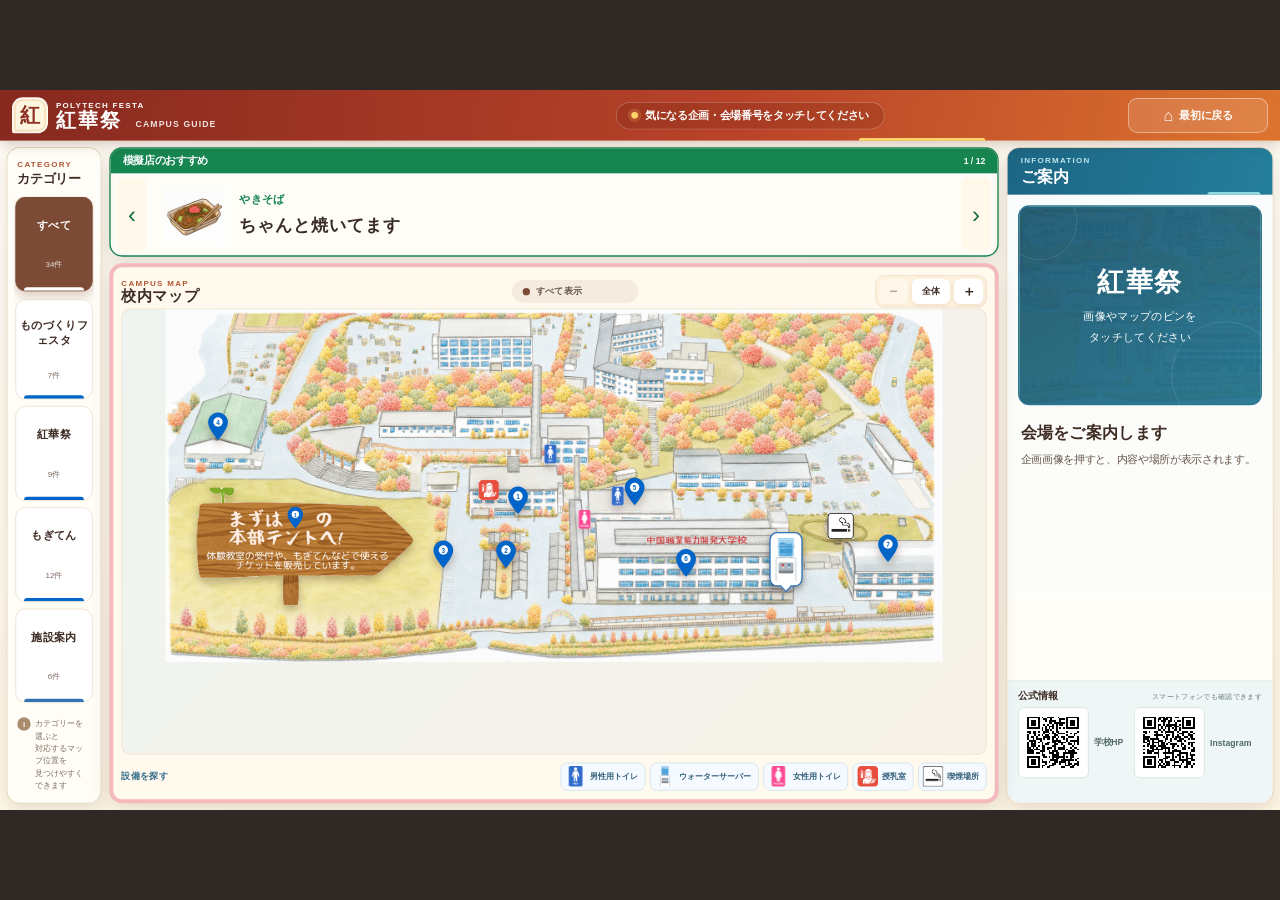
==== docs/index.html @ 85aa1796 "紅華祭 案内マップ（家塚案）初回登録（GitHub Pages公開用 docs を含む） Co-authored-by: Cursor <cursoragent@cursor.com>" ====
<!DOCTYPE html>
<html lang="ja">
<head>
    <meta charset="UTF-8">
    <meta name="viewport" content="width=device-width, initial-scale=1, viewport-fit=cover">
    <meta name="theme-color" content="#9b3124">
    <title>紅華祭 キャンパスガイド</title>
    <link rel="stylesheet" href="static/css/viewer.css">
    <link rel="stylesheet" href="static/css/adopted-viewer.css">
    <link rel="stylesheet" href="static/css/common-ver8.css">
    <link rel="stylesheet" href="static/css/viewer-ver8.css">
    <link rel="stylesheet" href="static/css/placement-ver9.css">
    <link rel="stylesheet" href="static/css/features-ver12.css">
    <script defer src="static/js/guide_pin.js"></script>
    <script defer src="static/js/marker_images.js"></script>
    <script defer src="static/js/floor_view.js"></script>
    <script defer src="static/js/viewer.js"></script>
    <script>window.KOUKA_STATIC_BASE="static/images/";window.KOUKA_MARKER_IMAGE_BASE="marker-images/";window.KOUKA_GUIDE_URL="guide.json";</script>
</head>
<body class="layout-plan2" data-layout="plan2">
    <div class="screen-shell" id="screenShell">
        <div class="kiosk-canvas" id="kioskCanvas">
            <header class="topbar">
                <div class="brand">
                    <div class="brand-mark" aria-hidden="true">紅</div>
                    <div>
                        <p id="brandSubtitle">POLYTECH FESTA</p>
                        <h1><span id="brandTitle">紅華祭</span> <small>CAMPUS GUIDE</small></h1>
                    </div>
                </div>
                <div class="top-message"><i aria-hidden="true"></i><span id="instructionText">画面をタッチしてください</span></div>
                <button class="reset-button" id="resetAllButton" type="button"><b aria-hidden="true">⌂</b>最初に戻る</button>
            </header>

            <main class="workspace">
                <nav class="category-nav" aria-label="企画カテゴリー">
                    <p class="side-label">CATEGORY</p>
                    <h2>カテゴリー</h2>
                    <div class="category-buttons" id="categoryButtons"></div>
                    <div class="category-note"><span aria-hidden="true">i</span><p>カテゴリーを選ぶと<br>対応するマップ位置を<br>見つけやすくできます</p></div>
                </nav>

                <aside class="detail-panel" id="detailPanel" aria-labelledby="detailPanelTitle">
                    <header class="detail-panel-header">
                        <p>INFORMATION</p>
                        <h2 id="detailPanelTitle">ご案内</h2>
                    </header>
                    <div class="detail-content" id="detailContent" aria-live="polite">
                        <div class="detail-loading">案内情報を読み込んでいます</div>
                    </div>
                    <footer class="qr-footer" id="qrFooter">
                        <div class="qr-heading"><strong>公式情報</strong><span>スマートフォンでも確認できます</span></div>
                        <div class="qr-list">
                            <figure><img id="schoolQr" alt="学校ホームページのQRコード"><figcaption>学校HP</figcaption></figure>
                            <figure><img id="instagramQr" alt="InstagramのQRコード"><figcaption>Instagram</figcaption></figure>
                        </div>
                    </footer>
                </aside>

                <section class="guide-surface" aria-label="紅華祭会場案内">
                    <section id="catchCopyBand" class="catchcopy-band" hidden aria-label="模擬店のキャッチコピー">
                        <header><strong>模擬店のおすすめ</strong><span id="catchCopyCounter"></span></header>
                        <div class="catchcopy-row"><button id="catchCopyPrevious" type="button" aria-label="前の模擬店">‹</button><button id="catchCopyContent" class="catchcopy-content" type="button"></button><button id="catchCopyNext" type="button" aria-label="次の模擬店">›</button></div>
                    </section>
                    <section id="venueBand" class="event-band venue-band" hidden aria-label="選択したカテゴリーの企画">
                        <header class="band-header"><div class="ribbon"><span id="venueBandTitle"></span></div><p>企画画像をタッチして詳しい案内を見る</p></header>
                        <div id="venueEvents" class="venue-events"></div>
                    </section>
                    <section class="event-band top-band" id="topBand">
                        <header class="band-header"><div class="ribbon"><span id="topBandTitle">ものづくり</span></div><p>画像をタッチすると右側に詳しい案内が表示されます</p></header>
                        <div class="event-icon-grid top-grid" id="topEvents"></div>
                    </section>

                    <section class="map-panel" aria-labelledby="mapTitle">
                        <header class="map-header">
                            <div><p class="section-en">CAMPUS MAP</p><h2 id="mapTitle">校内マップ</h2></div>
                            <div class="filter-status" aria-live="polite"><i id="activeFilterDot"></i><strong id="activeFilterLabel">すべて表示</strong></div>
                            <div class="map-tools" aria-label="マップの拡大縮小">
                                <button id="zoomOutButton" type="button" aria-label="マップを縮小">−</button>
                                <button id="zoomResetButton" class="zoom-reset" type="button">全体</button>
                                <button id="zoomInButton" type="button" aria-label="マップを拡大">＋</button>
                            </div>
                        </header>
                        <div class="map-viewport" id="mapViewport">
                            <div class="map-stage" id="mapStage">
                                <img class="campus-map" id="campusMap" alt="校内マップ" draggable="false">
                                <div class="map-markers" id="mapMarkers" aria-label="マップ上の案内地点"></div>
                                <div class="map-effects" id="mapEffects" aria-hidden="true"></div>
                                <aside id="floorOverlay" class="floor-overlay" hidden aria-label="選択中の企画のフロア図">
                                    <header><strong id="floorOverlayTitle"></strong><span>フロア案内</span></header>
                                    <div id="floorOverlayViewport" class="floor-overlay-viewport"><div id="floorOverlayStage" class="floor-overlay-stage"><img id="floorOverlayImage" alt=""><div id="floorOverlayMarkers" class="floor-overlay-markers"></div></div></div>
                                    <footer class="floor-overlay-tools"><button id="floorOverlayZoomOut" type="button" aria-label="フロア図を縮小">−</button><button id="floorOverlayZoomReset" type="button">全体</button><output id="floorOverlayZoomValue">100%</output><button id="floorOverlayZoomIn" type="button" aria-label="フロア図を拡大">＋</button><button id="openFloorDialog" type="button">大きく開く</button></footer>
                                </aside>
                            </div>
                        </div>
                        <div class="facility-strip"><strong>設備を探す</strong><div id="facilityEvents" class="facility-buttons"></div></div>
                    </section>

                    <div class="lower-bands">
                        <section class="event-band lower-left-band" id="lowerLeftBand">
                            <header class="band-header"><div class="ribbon"><span id="lowerLeftTitle">紅華祭</span></div><p>ステージ・屋外企画</p></header>
                            <div class="event-icon-grid lower-grid" id="lowerLeftEvents"></div>
                        </section>
                        <section class="event-band lower-right-band" id="lowerRightBand">
                            <header class="band-header"><div class="ribbon"><span id="lowerRightTitle">食べもの</span></div><p>模擬店・飲みもの</p></header>
                            <div class="event-icon-grid lower-grid" id="lowerRightEvents"></div>
                        </section>
                    </div>
                </section>
            </main>

            <div class="loading-screen" id="loading" role="status"><div><span class="loading-ring" aria-hidden="true"></span><p>案内マップを準備しています</p></div></div>
            <div class="error-screen" id="errorScreen" hidden><div><span aria-hidden="true">!</span><h2>案内情報を読み込めませんでした</h2><button type="button" onclick="window.location.reload()">再読み込み</button></div></div>
        </div>
    </div>
    <dialog id="floorDialog" class="floor-dialog" aria-labelledby="floorDialogTitle">
        <header><div><h2 id="floorDialogTitle">フロア案内</h2><p>余白をドラッグして移動できます</p></div><button id="closeFloorDialog" type="button" aria-label="フロア案内を閉じる">× 閉じる</button></header>
        <div id="floorDialogViewport" class="floor-dialog-viewport"><div id="floorDialogStage" class="floor-overlay-stage"><img id="floorDialogImage" alt=""><div id="floorDialogMarkers" class="floor-overlay-markers"></div></div></div>
        <footer class="floor-dialog-tools"><button id="floorDialogZoomOut" type="button" aria-label="フロア図を縮小">−</button><button id="floorDialogZoomReset" type="button">全体</button><output id="floorDialogZoomValue">100%</output><button id="floorDialogZoomIn" type="button" aria-label="フロア図を拡大">＋</button></footer>
    </dialog>

    <template id="eventIconTemplate">
        <button class="event-icon" type="button"><span class="event-image-wrap"><span class="event-visual"></span><b class="location-badge"></b></span><strong class="event-title"></strong></button>
    </template>
    <template id="facilityButtonTemplate">
        <button class="facility-button" type="button"><span class="facility-visual"></span><span class="facility-title"></span></button>
    </template>
</body>
</html>
---- docs/static/css/viewer.css ----
:root {
    --ink: #3e2b24;
    --muted: #7d6b61;
    --paper: #fffdf7;
    --cream: #fff5df;
    --line: #e8d8c2;
    --all: #7a4936;
    --festival: #e05a4f;
    --craft: #e50062;
    --food: #168650;
    --facility: #3274b6;
    --shadow: 0 10px 28px rgb(74 42 25 / 14%);
}

* { box-sizing: border-box; }

html,
body {
    width: 100%;
    height: 100%;
}

body {
    display: grid;
    margin: 0;
    overflow: hidden;
    place-items: center;
    color: var(--ink);
    background: #2f2824;
    font-family: "Yu Gothic UI", "Yu Gothic", "Meiryo", sans-serif;
    -webkit-tap-highlight-color: transparent;
}

button { font: inherit; }
button, [role="button"] { touch-action: manipulation; }
button:focus-visible { outline: 4px solid #256fb0; outline-offset: 3px; }

.screen-shell {
    position: relative;
    flex: 0 0 auto;
    overflow: hidden;
}

.kiosk-canvas {
    position: absolute;
    top: 0;
    left: 0;
    width: 1920px;
    height: 1080px;
    overflow: hidden;
    background:
        linear-gradient(rgb(255 253 247 / 72%), rgb(255 248 230 / 72%)),
        var(--ui-background, none) center / cover,
        radial-gradient(circle at 8% 20%, rgb(236 145 55 / 10%) 0 3px, transparent 4px),
        radial-gradient(circle at 90% 75%, rgb(214 74 53 / 8%) 0 3px, transparent 4px),
        linear-gradient(135deg, #fffdf7, #fff5e2);
    transform-origin: top left;
}

.topbar {
    position: relative;
    z-index: 20;
    display: grid;
    grid-template-columns: 540px 1fr 210px;
    align-items: center;
    height: 76px;
    padding: 8px 18px;
    color: #fff;
    background: linear-gradient(100deg, #86291f, #b94329 58%, #dc742e);
    box-shadow: 0 5px 18px rgb(83 36 21 / 24%);
}

.topbar::after {
    position: absolute;
    right: 23%;
    bottom: 0;
    width: 190px;
    height: 4px;
    border-radius: 999px 999px 0 0;
    background: #ffd569;
    content: "";
}

.brand { display: flex; align-items: center; gap: 12px; }

.brand-mark {
    display: grid;
    width: 54px;
    height: 54px;
    place-items: center;
    border: 2px solid rgb(255 255 255 / 72%);
    border-radius: 16px 16px 16px 4px;
    color: #8c2f23;
    background: #fff6df;
    box-shadow: inset 0 0 0 4px rgb(221 116 47 / 15%);
    font-family: "Yu Mincho", serif;
    font-size: 30px;
    font-weight: 900;
}

.brand p,
.section-en,
.side-label,
.detail-panel-header p {
    margin: 0;
    font-size: 12px;
    font-weight: 900;
    letter-spacing: 0.16em;
}

.brand h1 {
    margin: 1px 0 0;
    font-family: "Yu Mincho", "Hiragino Mincho ProN", serif;
    font-size: 30px;
    line-height: 1;
    letter-spacing: 0.09em;
}

.brand h1 small {
    margin-left: 11px;
    font-family: "Yu Gothic UI", sans-serif;
    font-size: 13px;
    letter-spacing: 0.13em;
    opacity: 0.86;
}

#brandTitle { margin: 0; font: inherit; letter-spacing: inherit; opacity: 1; }

.top-message {
    display: flex;
    align-items: center;
    justify-self: center;
    gap: 11px;
    padding: 9px 22px;
    border: 1px solid rgb(255 255 255 / 28%);
    border-radius: 999px;
    background: rgb(91 23 16 / 18%);
    font-size: 16px;
    font-weight: 700;
}

.top-message i {
    display: block;
    flex: 0 0 auto;
    width: 10px;
    height: 10px;
    border-radius: 50%;
    background: #ffd569;
    box-shadow: 0 0 0 5px rgb(255 213 105 / 17%);
}

.reset-button {
    display: flex;
    align-items: center;
    justify-content: center;
    gap: 9px;
    min-height: 52px;
    border: 1px solid rgb(255 255 255 / 58%);
    border-radius: 14px;
    color: #fff;
    background: rgb(255 255 255 / 12%);
    font-size: 16px;
    font-weight: 900;
    cursor: pointer;
}

.reset-button b { font-size: 24px; line-height: 1; }
.reset-button:active { background: rgb(255 255 255 / 23%); transform: translateY(1px); }

.workspace {
    display: grid;
    grid-template-columns: 142px 400px minmax(0, 1fr);
    gap: 12px;
    height: 1004px;
    padding: 10px;
}

.category-nav,
.detail-panel,
.event-band,
.map-panel {
    position: relative;
    border: 1px solid rgb(213 188 154 / 76%);
    border-radius: 19px;
    background: rgb(255 253 247 / 95%);
    box-shadow: var(--shadow);
}

.category-nav {
    display: flex;
    flex-direction: column;
    min-height: 0;
    padding: 17px 10px 12px;
}

.side-label { margin-left: 5px; color: #ae5734; }

.category-nav h2 {
    margin: 2px 5px 14px;
    font-size: 19px;
}

.category-buttons {
    display: grid;
    flex: 1 1 auto;
    gap: 10px;
    min-height: 0;
    padding: 2px;
    overflow-y: auto;
    overscroll-behavior: contain;
}

.category-button {
    position: relative;
    display: grid;
    min-height: 76px;
    padding: 10px 6px;
    place-items: center;
    overflow: hidden;
    border: 1px solid var(--line);
    border-radius: 15px;
    color: var(--ink);
    background: #fff;
    cursor: pointer;
    transition: transform 150ms ease, opacity 150ms ease, box-shadow 150ms ease;
}

.category-button::after {
    position: absolute;
    inset: auto 12px 0;
    height: 5px;
    border-radius: 999px 999px 0 0;
    background: var(--category-color);
    content: "";
}

.category-button strong { font-size: 17px; }
.category-button small { color: var(--muted); font-size: 12px; }

.category-button.active {
    border-color: var(--category-color);
    color: #fff;
    background: var(--category-color);
    box-shadow: 0 8px 17px color-mix(in srgb, var(--category-color) 27%, transparent);
    transform: translateY(-2px);
}

.category-button.active::after { background: #fff; }
.category-button.active small { color: rgb(255 255 255 / 82%); }

.category-note {
    display: flex;
    align-items: flex-start;
    gap: 7px;
    margin-top: 8px;
    padding: 12px 5px 4px;
    color: var(--muted);
    font-size: 12px;
    line-height: 1.55;
}

.category-note span {
    display: grid;
    flex: 0 0 auto;
    width: 20px;
    height: 20px;
    place-items: center;
    border-radius: 50%;
    color: #fff;
    background: #a98b6d;
    font-weight: 900;
}

.category-note p { margin: 0; }

.detail-panel {
    display: grid;
    grid-template-rows: 70px minmax(0, 1fr) 183px;
    min-height: 0;
    overflow: hidden;
}

.detail-panel.is-official-hidden { grid-template-rows: 70px minmax(0, 1fr); }

.detail-panel-header {
    position: relative;
    padding: 12px 20px;
    color: #fff;
    background: linear-gradient(100deg, #1c6684, #247e9b);
}

.detail-panel-header::after {
    position: absolute;
    right: 18px;
    bottom: 0;
    width: 80px;
    height: 4px;
    border-radius: 99px 99px 0 0;
    background: #91d9df;
    content: "";
}

.detail-panel-header p { color: #bce5ea; }
.detail-panel-header h2 { margin: 1px 0 0; font-size: 24px; }

.detail-back-button {
    display: inline-flex;
    min-width: 100px;
    min-height: 44px;
    align-items: center;
    justify-content: center;
    gap: 7px;
    padding: 6px 15px;
    border: 2px solid color-mix(in srgb, var(--category-color) 55%, #fff);
    border-radius: 12px;
    color: var(--category-color);
    background: rgb(255 255 255 / 94%);
    box-shadow: 0 3px 10px rgb(61 36 24 / 14%);
    font: inherit;
    font-size: 16px;
    font-weight: 800;
    cursor: pointer;
    touch-action: manipulation;
}

.detail-back-button:active { transform: translateY(1px); }

.detail-content {
    min-height: 0;
    padding: 16px;
    overflow-y: auto;
    overscroll-behavior: contain;
    scrollbar-color: #b8cfd1 transparent;
    background: linear-gradient(180deg, #f8fcfc, #fffdf7);
}

.detail-loading { padding: 60px 20px; color: var(--muted); text-align: center; }

.detail-welcome {
    display: flex;
    flex-direction: column;
    min-height: 100%;
}

.welcome-visual {
    position: relative;
    display: grid;
    min-height: 300px;
    place-items: center;
    overflow: hidden;
    border: 2px solid #2c7892;
    border-radius: 17px;
    color: #fff;
    background:
        linear-gradient(145deg, rgb(18 80 108 / 90%), rgb(30 113 140 / 92%)),
        url("../images/maps/campus_map.png") center / cover;
    text-align: center;
}

.welcome-visual::before,
.welcome-visual::after {
    position: absolute;
    width: 110px;
    height: 110px;
    border: 1px solid rgb(255 255 255 / 16%);
    border-radius: 50%;
    content: "";
}

.welcome-visual::before { top: -32px; left: -25px; }
.welcome-visual::after { right: -28px; bottom: -38px; width: 160px; height: 160px; }

.welcome-visual div { position: relative; z-index: 1; padding: 28px; }
.welcome-visual b { display: block; margin-bottom: 10px; font-family: "Yu Mincho", serif; font-size: 40px; letter-spacing: 0.08em; }
.welcome-visual span { font-size: 17px; line-height: 1.8; }

.welcome-copy { margin: 25px 4px 0; }
.welcome-copy h3 { margin: 0 0 10px; font-size: 24px; }
.welcome-copy p { margin: 0; color: #66554c; font-size: 16px; line-height: 1.9; }

.category-intro { display: grid; gap: 16px; }
.category-intro-banner { padding: 22px; border-radius: 16px; color: #fff; background: var(--category-color); }
.category-intro-banner small { display: block; margin-bottom: 4px; font-weight: 900; opacity: 0.8; }
.category-intro-banner h3 { margin: 0; font-size: 29px; }
.category-intro p { margin: 0; color: #66554c; font-size: 16px; line-height: 1.8; }
.category-event-heading {
    display: flex;
    align-items: center;
    justify-content: space-between;
    margin-top: 3px;
    color: #5e4c44;
}

.category-event-heading strong { font-size: 16px; }
.category-event-heading span { padding: 4px 9px; border-radius: 999px; color: var(--category-color); background: color-mix(in srgb, var(--category-color) 9%, #fff); font-size: 12px; font-weight: 900; }

.category-event-grid {
    display: grid;
    grid-template-columns: repeat(3, minmax(0, 1fr));
    gap: 8px;
}

.pin-event-groups { display: grid; gap: 12px; }
.pin-event-group { overflow: hidden; border: 1px solid color-mix(in srgb, var(--category-color) 32%, #ddd0c4); border-radius: 14px; background: #fff; }
.pin-event-group > header { display: flex; align-items: center; justify-content: space-between; padding: 8px 11px; color: #fff; background: var(--category-color); }
.pin-event-group > header strong { font-size: 15px; }
.pin-event-group > header span { padding: 2px 7px; border-radius: 999px; background: rgb(255 255 255 / 23%); font-size: 10px; font-weight: 900; }
.pin-event-group .category-event-grid { padding: 8px; }

.category-event-button {
    display: grid;
    grid-template-rows: 80px auto;
    min-width: 0;
    min-height: 116px;
    padding: 6px 5px 8px;
    border: 1px solid var(--line);
    border-radius: 13px;
    color: var(--ink);
    background: #fff;
    cursor: pointer;
    transition: border-color 140ms ease, background 140ms ease, transform 140ms ease;
}

.category-event-button:hover,
.category-event-button:active {
    border-color: var(--category-color);
    background: color-mix(in srgb, var(--category-color) 7%, #fff);
    transform: translateY(-2px);
}

.category-event-visual {
    position: relative;
    display: grid;
    min-width: 0;
    min-height: 0;
    place-items: center;
}

.category-event-visual img { width: 100%; height: 76px; object-fit: contain; }

.category-event-visual b {
    position: absolute;
    top: 0;
    left: 0;
    display: grid;
    min-width: 24px;
    height: 24px;
    padding: 0 4px;
    place-items: center;
    border: 2px solid #fff;
    border-radius: 50%;
    color: #fff;
    background: var(--category-color);
    box-shadow: 0 2px 5px rgb(50 28 18 / 18%);
    font-size: 10px;
}

.category-event-button > strong {
    align-self: center;
    overflow: hidden;
    font-size: 12px;
    line-height: 1.3;
    text-align: center;
    text-overflow: ellipsis;
}

.detail-event {
    display: flex;
    min-height: 100%;
    flex-direction: column;
    gap: 14px;
}

.detail-image {
    display: grid;
    height: 292px;
    padding: 16px;
    place-items: center;
    overflow: hidden;
    border: 2px solid color-mix(in srgb, var(--category-color) 52%, #fff);
    border-radius: 17px;
    background: linear-gradient(145deg, color-mix(in srgb, var(--category-color) 10%, #fff), #fff6e6);
}

.detail-image img {
    width: 82%;
    height: 100%;
    min-height: 0;
    justify-self: center;
    object-fit: contain;
}

.detail-back-row {
    display: flex;
    margin-top: auto;
    padding-top: 18px;
    justify-content: flex-end;
}

.detail-category {
    justify-self: start;
    padding: 7px 12px;
    border-radius: 999px;
    color: #fff;
    background: var(--category-color);
    font-size: 13px;
    font-weight: 900;
}

.detail-event h3 { margin: -3px 0 0; font-family: "Yu Mincho", serif; font-size: 30px; line-height: 1.35; }

.detail-location {
    display: flex;
    align-items: center;
    gap: 10px;
    padding: 11px 12px;
    border-left: 5px solid var(--category-color);
    border-radius: 9px;
    background: #f4ece1;
    font-size: 15px;
    font-weight: 800;
}

.detail-location b {
    display: grid;
    min-width: 31px;
    height: 31px;
    padding: 0 5px;
    place-items: center;
    border-radius: 50%;
    color: #fff;
    background: var(--category-color);
}

.detail-description { margin: 0; color: #625149; font-size: 16px; line-height: 1.9; }

.venue-list {
    display: flex;
    min-height: 100%;
    flex-direction: column;
    gap: 12px;
}
.venue-heading { padding: 18px; border-radius: 14px; color: #fff; background: var(--category-color); }
.venue-heading small { font-weight: 900; opacity: 0.82; }
.venue-heading h3 { margin: 3px 0 0; font-size: 25px; }

.venue-event {
    display: grid;
    grid-template-columns: 78px 1fr 20px;
    align-items: center;
    gap: 10px;
    min-height: 88px;
    padding: 8px;
    border: 1px solid var(--line);
    border-left: 5px solid var(--category-color);
    border-radius: 13px;
    color: var(--ink);
    background: #fff;
    text-align: left;
    cursor: pointer;
}

.venue-event img { width: 78px; height: 70px; padding: 4px; border-radius: 10px; background: #faf2e6; object-fit: contain; }
.venue-event strong { font-size: 15px; line-height: 1.35; }
.venue-event span { color: var(--category-color); font-size: 25px; }
.venue-empty { margin: 8px 0; padding: 18px; border: 1px dashed color-mix(in srgb, var(--category-color) 42%, #c9bca9); border-radius: 12px; color: var(--muted); background: #fff; font-size: 15px; line-height: 1.7; }

.qr-footer {
    padding: 13px 16px 12px;
    border-top: 1px solid #d5e1df;
    background: #eef7f6;
}

.qr-heading { display: flex; align-items: baseline; justify-content: space-between; margin-bottom: 7px; }
.qr-heading strong { font-size: 15px; }
.qr-heading span { color: #687c7a; font-size: 11px; }
.qr-list { display: flex; gap: 16px; }
.qr-list figure { display: grid; grid-template-columns: 106px 1fr; align-items: center; gap: 8px; margin: 0; color: #526965; font-size: 13px; font-weight: 800; }
.qr-list img { width: 106px; height: 106px; padding: 4px; border: 1px solid #cbdcda; border-radius: 8px; background: #fff; image-rendering: pixelated; }

.guide-surface {
    display: grid;
    grid-template-rows: 170px 590px 204px;
    gap: 10px;
    min-width: 0;
    min-height: 0;
}

.event-band { min-width: 0; overflow: hidden; }
.craft-band { border-top: 6px solid var(--craft); }
.festival-band { border-top: 6px solid var(--festival); }
.food-band { border-top: 6px solid var(--food); }

.band-header {
    display: flex;
    align-items: center;
    gap: 15px;
    height: 37px;
    padding: 3px 14px 3px 7px;
}

.band-header p { margin: 0; color: var(--muted); font-size: 12px; }

.ribbon {
    position: relative;
    min-width: 205px;
    padding: 6px 28px;
    color: #fff;
    text-align: center;
    font-size: 16px;
    font-weight: 900;
    letter-spacing: 0.04em;
    clip-path: polygon(0 0, 100% 0, 91% 50%, 100% 100%, 0 100%, 9% 50%);
}

.craft-ribbon { background: var(--craft); }
.festival-ribbon { background: var(--festival); }
.food-ribbon { background: var(--food); }

.event-icon-grid {
    display: grid;
    align-items: stretch;
    min-width: 0;
    padding: 1px 10px 8px;
}

.craft-grid { grid-template-columns: repeat(7, minmax(0, 1fr)); height: 127px; }
.festival-grid { grid-template-columns: repeat(6, minmax(0, 1fr)); grid-template-rows: repeat(2, 77px); height: 161px; }
.food-grid { grid-template-columns: repeat(6, minmax(0, 1fr)); grid-template-rows: repeat(2, 77px); height: 161px; }

.event-icon {
    position: relative;
    display: grid;
    grid-template-rows: minmax(0, 1fr) auto;
    min-width: 0;
    min-height: 0;
    padding: 2px 5px 4px;
    border: 2px solid transparent;
    border-radius: 13px;
    color: var(--ink);
    background: transparent;
    cursor: pointer;
    transition: opacity 150ms ease, transform 150ms ease, border-color 150ms ease, background 150ms ease;
}

.event-icon:hover,
.event-icon:active { border-color: var(--category-color); background: color-mix(in srgb, var(--category-color) 7%, #fff); transform: translateY(-2px); }
.event-icon.is-selected { border-color: var(--category-color); background: color-mix(in srgb, var(--category-color) 9%, #fff); box-shadow: 0 0 0 3px color-mix(in srgb, var(--category-color) 13%, transparent); }

.event-image-wrap { position: relative; display: grid; min-width: 0; min-height: 0; height: 91px; place-items: center; }
.event-image,
.event-visual { display: grid; width: 100%; height: 100%; max-height: 91px; place-items: center; object-fit: contain; }
.event-visual > img { display: block; width: 100%; height: 100%; min-width: 0; min-height: 0; max-width: 100%; max-height: 100%; object-fit: contain; }

.location-badge {
    position: absolute;
    top: 1px;
    left: 2px;
    display: grid;
    min-width: 28px;
    height: 28px;
    padding: 0 5px;
    place-items: center;
    border: 2px solid #fff;
    border-radius: 50%;
    color: #fff;
    background: var(--category-color);
    box-shadow: 0 2px 7px rgb(51 27 18 / 20%);
    font-size: 12px;
    font-weight: 900;
}

.event-title {
    overflow: hidden;
    font-size: 13px;
    line-height: 1.2;
    text-align: center;
    text-overflow: ellipsis;
    white-space: nowrap;
}

.festival-grid .event-icon,
.food-grid .event-icon { grid-template-columns: 61px minmax(0, 1fr); grid-template-rows: 1fr; align-items: center; gap: 5px; padding: 2px 4px; }
.festival-grid .event-image,
.food-grid .event-image { max-height: 62px; }
.festival-grid .event-title,
.food-grid .event-title { font-size: 12px; white-space: normal; }
.festival-grid .location-badge,
.food-grid .location-badge { min-width: 23px; height: 23px; font-size: 10px; }

.map-panel {
    display: grid;
    grid-template-rows: 52px minmax(0, 1fr) 58px;
    min-width: 0;
    min-height: 0;
    padding: 10px 12px 9px;
    overflow: hidden;
    border: 6px solid #f4b9bd;
    background: #fff9ee;
}

.map-header { display: grid; grid-template-columns: 230px 1fr auto; align-items: center; gap: 12px; }
.section-en { color: #b05a36; }
.map-header h2 { margin: 1px 0 0; font-size: 23px; line-height: 1; }

.filter-status {
    display: flex;
    align-items: center;
    justify-self: center;
    gap: 9px;
    min-width: 190px;
    padding: 8px 16px;
    border-radius: 999px;
    color: #65534a;
    background: #f5ecdf;
    font-size: 14px;
}

.filter-status i { width: 11px; height: 11px; border-radius: 50%; background: var(--all); }

.map-tools { display: flex; gap: 6px; padding: 4px; border: 1px solid var(--line); border-radius: 13px; background: #fff3dd; }
.map-tools button { min-width: 44px; height: 38px; border: 0; border-radius: 9px; color: var(--ink); background: #fff; box-shadow: 0 2px 7px rgb(67 42 28 / 10%); font-size: 21px; font-weight: 900; cursor: pointer; }
.map-tools .zoom-reset { min-width: 57px; font-size: 13px; }
.map-tools button:disabled { opacity: 0.38; }

.map-viewport {
    position: relative;
    min-width: 0;
    min-height: 0;
    overflow: auto;
    border: 1px solid #e8d9c7;
    border-radius: 13px;
    background: linear-gradient(135deg, #eef4f0, #f7f2e8);
    overscroll-behavior: contain;
    scrollbar-color: #c79b7a #f0e4d6;
}

.map-stage {
    position: relative;
    width: 80%;
    min-width: 0;
    aspect-ratio: 1862 / 845;
    margin: 0 auto;
    transition: width 160ms ease;
}

.campus-map { display: block; width: 100%; height: 100%; object-fit: fill; user-select: none; }
.map-markers { position: absolute; inset: 0; pointer-events: none; }

.map-marker {
    position: absolute;
    display: block;
    width: var(--marker-size, 52px);
    height: calc(var(--marker-size, 52px) * 1.38);
    padding: 0;
    overflow: visible;
    border: 0;
    color: var(--marker-color);
    background: transparent;
    filter: drop-shadow(0 6px 6px rgb(60 31 20 / 30%));
    font-size: clamp(11px, calc(var(--marker-size, 52px) * 0.29), 28px);
    font-weight: 900;
    cursor: pointer;
    pointer-events: auto;
    transform: translate(-50%, -100%);
    transform-origin: center bottom;
    transition: opacity 150ms ease, transform 150ms ease, filter 150ms ease;
}

.map-marker::before,
.map-marker::after { display: none; }

.map-marker-svg {
    display: block;
    width: 100%;
    height: 100%;
    overflow: visible;
    pointer-events: none;
}

.map-marker:hover,
.map-marker:active { z-index: 4; transform: translate(-50%, -100%) scale(1.15); }
.map-marker.is-muted { opacity: 0.38; pointer-events: auto; }
.map-marker.is-selected { z-index: 3; animation: markerPulse 1.25s infinite; }
.map-marker.is-selected::after { position:absolute; display:block; inset:-13px; border:4px solid #0c74ad; border-radius:18px; background:rgb(255 255 255 / 18%); box-shadow:0 0 0 5px rgb(12 116 173 / 18%); content:""; pointer-events:none; }

.map-marker.is-facility {
    height: var(--marker-size, 48px);
    padding: 5px;
    border: 3px solid #fff;
    border-radius: 13px;
    background: rgb(255 255 255 / 95%);
    box-shadow: 0 5px 14px rgb(44 60 73 / 28%);
    transform: translate(-50%, -50%);
}

.map-marker.is-facility:hover,
.map-marker.is-facility:active { transform: translate(-50%, -50%) scale(1.15); }
.map-marker-icon { display: block; width: 100%; height: 100%; object-fit: contain; pointer-events: none; }

@keyframes markerPulse {
    0%, 100% { filter: drop-shadow(0 6px 6px rgb(60 31 20 / 30%)) drop-shadow(0 0 0 rgb(228 71 63 / 0%)); }
    50% { filter: drop-shadow(0 6px 6px rgb(60 31 20 / 30%)) drop-shadow(0 0 9px rgb(228 71 63 / 78%)); }
}

.facility-strip { display: grid; grid-template-columns: 100px 1fr; align-items: center; gap: 8px; padding-top: 7px; }
.facility-strip > strong { color: #356d8b; font-size: 14px; }
.facility-buttons { display: flex; align-items: center; justify-content: flex-end; gap: 7px; min-width: 0; }

.facility-button {
    display: flex;
    align-items: center;
    gap: 6px;
    min-width: 0;
    height: 48px;
    padding: 4px 11px 4px 5px;
    border: 2px solid #cbdde8;
    border-radius: 10px;
    color: #315d79;
    background: #f4faff;
    font-size: 12px;
    font-weight: 800;
    cursor: pointer;
}

.facility-button img { width: 100%; height: 100%; padding: 0; object-fit: contain; }
.facility-button.is-selected { border-color: var(--facility); background: #e6f3ff; box-shadow: 0 0 0 2px rgb(50 116 182 / 13%); }

.lower-bands { display: grid; grid-template-columns: 56% 44%; gap: 10px; min-width: 0; min-height: 0; }

.loading-screen,
.error-screen {
    position: absolute;
    z-index: 100;
    inset: 0;
    display: grid;
    place-items: center;
    color: var(--ink);
    background: #fff8e8;
    text-align: center;
}

.loading-screen.is-hidden { opacity: 0; pointer-events: none; transition: opacity 220ms ease; }
.loading-ring { display: block; width: 54px; height: 54px; margin: 0 auto 14px; border: 6px solid #f0d6b2; border-top-color: #b5432a; border-radius: 50%; animation: spin 850ms linear infinite; }
@keyframes spin { to { transform: rotate(360deg); } }
.loading-screen p { font-size: 17px; font-weight: 900; }
.error-screen[hidden] { display: none; }
.error-screen > div { padding: 35px; }
.error-screen span { display: grid; width: 60px; height: 60px; margin: auto; place-items: center; border-radius: 50%; color: #fff; background: var(--festival); font-size: 30px; font-weight: 900; }
.error-screen button { min-height: 50px; padding: 0 24px; border: 0; border-radius: 12px; color: #fff; background: #8f2e22; font-weight: 900; }

/* データから組み立てる可変カテゴリー表示 */
.event-band { border-top: 6px solid var(--band-color, #e50062); }
.event-band .ribbon { background: var(--band-color, #e50062); }
.top-grid { grid-template-columns: repeat(7, minmax(0, 1fr)); grid-auto-rows: 127px; height: 127px; overflow-y: auto; overscroll-behavior: contain; }
.lower-grid { grid-template-columns: repeat(6, minmax(0, 1fr)); grid-auto-rows: 77px; height: 161px; overflow-y: auto; overscroll-behavior: contain; }
.lower-grid .event-icon { grid-template-columns: 61px minmax(0, 1fr); grid-template-rows: 1fr; align-items: center; gap: 5px; padding: 2px 4px; }
.top-grid .event-icon { grid-template-rows: 91px minmax(0, 1fr); }
.lower-grid .event-image-wrap { height: 62px; }
.lower-grid .event-visual { max-height: 62px; }
.lower-grid .event-title { font-size: 12px; white-space: normal; }
.lower-grid .location-badge { min-width: 23px; height: 23px; font-size: 10px; }

.event-grid-empty { display: grid; grid-column: 1 / -1; height: 100%; place-items: center; color: #a48e80; font-size: 14px; font-weight: 800; }

.mini-pin { display: block; width: 100%; height: 100%; color: var(--pin-color, #e4473f); }
.mini-pin svg { display: block; width: 100%; height: 100%; }
.detail-pin-preview { display: grid; width: 150px; height: 200px; place-items: center; color: var(--pin-color, #e4473f); }
.detail-pin-preview svg { width: 100%; height: 100%; }

.detail-meta-row { display: grid; gap: 8px; }
.detail-organizer,
.detail-wait { display: flex; align-items: center; gap: 9px; min-height: 43px; padding: 8px 11px; border-radius: 10px; background: #f4ece1; font-size: 14px; font-weight: 800; }
.detail-wait { color: #8b3f29; background: #fff1dd; }
.detail-wait.is-closed { color: #fff; background: #806e64; }

.facility-visual { display: grid; width: 38px; height: 38px; padding: 2px; place-items: center; flex: 0 0 auto; border-radius:8px; background:#fff; }
.facility-visual img,
.facility-visual svg { width: 100%; height: 100%; object-fit: contain; }
.facility-title { overflow: hidden; text-overflow: ellipsis; white-space: nowrap; }
.facility-empty { color: #9a897f; font-size: 12px; }

.map-marker { transform: translate(-50%, -100%) rotate(var(--marker-rotation, 0deg)); }
.map-marker:hover,
.map-marker:active { transform: translate(-50%, -100%) rotate(var(--marker-rotation, 0deg)) scale(1.15); }
.map-marker.is-image {
    height: var(--marker-size, 64px);
    padding: 0;
    border: 0;
    border-radius: 0;
    color: inherit;
    background: transparent;
    box-shadow: none;
    transform: translate(-50%, -50%) rotate(var(--marker-rotation, 0deg));
}
.map-marker.is-image:hover,
.map-marker.is-image:active { transform: translate(-50%, -50%) rotate(var(--marker-rotation, 0deg)) scale(1.12); }
.map-marker.is-image::before,
.map-marker.is-image::after { display: none; }
.map-marker-image { display: block; width: 100%; height: 100%; object-fit: contain; pointer-events: none; }
.map-marker.is-decoration { pointer-events: none; }

.floor-overlay {
    position: absolute;
    z-index: 12;
    top: 50%;
    bottom: auto;
    left: 2%;
    width: 42%;
    padding: 8px;
    border: 3px solid #163d50;
    border-radius: 4px;
    background: rgb(255 255 255 / 97%);
    box-shadow: 0 8px 24px rgb(22 40 48 / 26%);
    pointer-events: none;
}

.floor-overlay header {
    position: absolute;
    z-index: 3;
    top: 8px;
    left: 9px;
    display: flex;
    align-items: center;
    gap: 7px;
}

.floor-overlay header strong {
    padding: 5px 10px;
    border-radius: 999px;
    color: #fff;
    background: #3274b6;
    font-size: 12px;
}

.floor-overlay header span {
    padding: 4px 8px;
    border-radius: 999px;
    color: #42616f;
    background: #eef5f7;
    font-size: 9px;
    font-weight: 900;
}

.floor-overlay-stage {
    position: relative;
    width: 100%;
    min-height: 0;
    overflow: hidden;
    background: #fff;
}

.floor-overlay-stage > img { display: block; width: 100%; height: 100%; object-fit: fill; }
.floor-overlay-markers { position: absolute; inset: 0; }

.floor-overlay-marker {
    position: absolute;
    display: flex;
    align-items: center;
    flex-direction: column;
    transform: translate(-50%, -50%) rotate(var(--floor-rotation));
    transform-origin: center;
    filter: drop-shadow(0 2px 2px rgb(0 0 0 / 22%));
}

.floor-overlay-marker.is-item { width: var(--floor-size); gap: 2px; }
.floor-overlay-marker.is-item strong { width: 100%; padding: 4px 6px; overflow: hidden; border-radius: 999px; color: #fff; background: var(--floor-color); font-size: max(7px, calc(var(--floor-size) * .09)); line-height: 1.1; text-align: center; text-overflow: ellipsis; white-space: nowrap; }
.floor-overlay-marker.is-item img { width: 70%; height: calc(var(--floor-size) * .62); padding: 3px; border: 4px solid var(--floor-color); border-radius: 4px; background: #fff; object-fit: contain; }
.floor-overlay-marker.is-item.is-selected { z-index: 500!important; filter: drop-shadow(0 0 7px var(--floor-color)); }
.floor-overlay-marker.is-item.is-selected::after { position: absolute; inset: -5px; border: 2px solid var(--floor-color); border-radius: 8px; content: ""; }
.floor-overlay-marker.is-facility img,
.floor-overlay-marker.is-image img { width: var(--floor-size); height: var(--floor-size); object-fit: contain; }
.floor-overlay-marker.is-text { min-width: var(--floor-size); padding: 5px 9px; border-radius: 999px; color: #fff; background: var(--floor-color); font-size: max(8px, calc(var(--floor-size) * .22)); font-weight: 900; line-height: 1; white-space: nowrap; }

.category-event-visual .mini-pin { width: 62px; height: 76px; }
.event-visual .mini-pin { width: 68px; height: 88px; }
.lower-grid .event-visual .mini-pin { width: 46px; height: 59px; }
.facility-visual .mini-pin { width: 27px; height: 34px; }
.facility-visual .mini-pin { width: 31px; height: 38px; }
.map-marker.is-image.is-facility { padding:4px; border:3px solid #fff; border-radius:11px; background:rgb(255 255 255 / 96%); box-shadow:0 5px 14px rgb(44 60 73 / 28%); }
.map-marker.is-image.is-facility .map-marker-image { width:100%; height:100%; object-fit:contain; }

/* Revision 5: keep image assets unframed and fit them inside their controls. */
.map-marker.is-image.is-facility { padding:0; border:0; border-radius:0; background:transparent; box-shadow:none; }
.facility-button { height:42px; padding:3px 10px 3px 6px; border-width:1px; overflow:hidden; }
.facility-visual { width:31px; height:31px; padding:0; background:transparent; border-radius:0; overflow:hidden; }
.facility-visual > img { display:block; width:100%; height:100%; max-width:100%; max-height:100%; min-height:0; padding:0; object-fit:contain; }
.facility-visual.mini-pin > svg { width:100%; height:100%; }
.map-marker.is-selected { z-index:200!important; animation:none; filter:drop-shadow(0 0 3px #fff) drop-shadow(0 3px 5px #493c35); }
.map-marker.is-selected::after { inset:-8px; border:3px solid var(--marker-color,#3274b6); background:transparent; box-shadow:0 0 0 3px #fff; border-radius:16px; }
.map-marker.is-image.is-selected::after { display:block; }

@media (prefers-reduced-motion: reduce) {
    *, *::before, *::after {
        scroll-behavior: auto !important;
        animation-duration: 0.01ms !important;
        animation-iteration-count: 1 !important;
        transition-duration: 0.01ms !important;
    }
}
---- docs/static/css/adopted-viewer.css ----
.topbar { grid-template-columns: 540px minmax(0, 1fr) 210px 140px; column-gap: 12px; }
.motion-button { min-width: 115px; min-height: 46px; padding: 10px 14px; border: 1px solid #fff6; border-radius: 10px; color: #fff; background: #ffffff16; font-size: 15px; font-weight: 800; cursor: pointer; }
.motion-button:focus-visible { outline: 3px solid #fff; outline-offset: 3px; }
.map-marker.is-selected, .map-marker.is-selected:hover, .map-marker.is-selected:active { z-index: 200 !important; opacity: 1; animation: none; transform: translate(-50%, var(--marker-anchor-y, -100%)) rotate(var(--marker-rotation, 0deg)) scale(1.2); filter: drop-shadow(0 0 4px #fff) drop-shadow(0 4px 7px #493c35); }
.map-marker.is-selected::after { display: block; inset: -8px; border: 3px solid var(--marker-color, #3274b6); border-radius: 16px; background: transparent; box-shadow: 0 0 0 4px #fff, 0 0 0 8px #ffffff50; pointer-events: none; }
.map-marker.is-image.is-selected { transform-origin: center; }
.map-marker.is-image.is-selected::after { display: block; }
.map-effects { position: absolute; inset: 0; z-index: 350; overflow: hidden; pointer-events: none; }
.selection-star { position: absolute; font-size: 20px; line-height: 1; color: var(--star-color); pointer-events: none; animation: selectedStarBurst 650ms ease-out both; }
@keyframes selectedStarBurst { 0% { opacity: 0; transform: translate(-50%, -50%) scale(.4); } 20% { opacity: 1; } 100% { opacity: 0; transform: translate(var(--dx), var(--dy)) rotate(90deg) scale(.6); } }
.no-motion .map-marker, .no-motion .map-marker::after { animation: none !important; transition: none !important; }
.no-motion .selection-star { display: none; }
@media (prefers-reduced-motion: reduce) { .selection-star { display: none; } .map-marker { animation: none !important; transition: none !important; } }
---- docs/static/css/common-ver8.css ----
[hidden] { display: none !important; }
.checkerboard { background-color: #fff; background-image: conic-gradient(#e5e9e8 25%, #fff 0 50%, #e5e9e8 0 75%, #fff 0); background-size: 24px 24px; }
.image-upload-dialog { width: 630px; max-width: calc(100vw - 28px); max-height: calc(100vh - 28px); overflow: auto; padding: 22px; border: 1px solid #dcc6b6; border-radius: 18px; color: #392b26; background: #fffdf9; }
.image-upload-dialog::backdrop { background: #30281c88; }
.image-upload-dialog header { display: flex; justify-content: space-between; align-items: flex-start; gap: 15px; }
.image-upload-dialog h2 { margin: 0 0 5px; font-size: 22px; }
.image-upload-dialog header p { margin: 0 0 15px; font-size: 13px; overflow-wrap: anywhere; }
.image-upload-dialog header button { min-width: 42px; font-size: 24px; }
.upload-preview { height: min(300px, 38vh); display: grid; place-items: center; border: 1px solid #d7cbbc; border-radius: 12px; overflow: hidden; }
.upload-preview canvas { display: block; max-width: 100%; max-height: 100%; object-fit: contain; }
.upload-check { display: flex; align-items: center; gap: 10px; margin: 18px 0 12px; font-size: 18px; font-weight: 800; }
.upload-check input { width: 22px; height: 22px; min-height: 22px; margin: 0; }
#imageUploadToleranceRow label { display: flex; justify-content: space-between; font-size: 14px; }
#imageUploadTolerance { width: 100%; padding: 0; border: 0; }
#imageUploadToleranceRow p, #imageUploadStatus { font-size: 13px; line-height: 1.65; color: #705c4f; }
.image-upload-dialog footer { display: flex; justify-content: space-between; gap: 16px; margin-top: 20px; }
.image-upload-dialog footer button { min-height: 44px; padding: 9px 18px; }
.floor-pan-viewport { position: relative; overflow: hidden; touch-action: none; cursor: grab; background: #fff; }
.floor-pan-viewport:active { cursor: grabbing; }
.floor-pan-stage { position: absolute !important; top: 0 !important; left: 0 !important; margin: 0 !important; transform-origin: top left; flex: none; overflow: visible !important; border: 0 !important; border-radius: 0; box-shadow: none; }
.floor-pan-stage > img { display: block; width: 100%; height: 100%; pointer-events: none; user-select: none; }
.map-marker.is-image.has-callout { padding: 7px !important; border: 2px solid var(--marker-color, #3274b6) !important; border-radius: 12px !important; background: #fff !important; box-shadow: 0 3px 7px #21344045 !important; }
.callout-tail { position: absolute; z-index: -1; width: 12px; height: 12px; bottom: -8px; left: calc(50% - 6px); border-right: 2px solid var(--marker-color, #3274b6); border-bottom: 2px solid var(--marker-color, #3274b6); background: #fff; transform: rotate(45deg); pointer-events: none; }

/* Keep every campus marker inside one stacking context, below the floor map.
   Marker layer values, selection and dragging only change order in that group. */
.map-stage { isolation: isolate; }
.map-stage > .map-markers { z-index: 1; }
.map-stage > .map-effects { z-index: 2; }
.map-stage > .floor-overlay,
.map-stage > .floor-overlay-editor { z-index: 3; isolation: isolate; }
---- docs/static/css/viewer-ver8.css ----
.topbar { grid-template-columns: 540px minmax(0, 1fr) 210px; }
.workspace { grid-template-columns: 142px minmax(0, 1fr) 400px; }
.category-nav { grid-column: 1; grid-row: 1; }
.detail-panel { grid-column: 3; grid-row: 1; min-width: 0; }
.guide-surface { grid-column: 2; grid-row: 1; grid-template-rows: 170px minmax(0, 1fr) 204px; }
.layout-plan2 .guide-surface { grid-template-rows: 164px minmax(0, 1fr); }
.layout-plan2.has-venue-selection .guide-surface { grid-template-rows: 214px minmax(0, 1fr); }
.layout-plan2 .top-band, .layout-plan2 .lower-bands { display: none; }
.catchcopy-band { display: flex; flex-direction: column; min-width: 0; overflow: hidden; border: 2px solid #168650; border-radius: 19px; background: #fffdf7; box-shadow: var(--shadow); }
.catchcopy-band > header { display: flex; align-items: center; justify-content: space-between; padding: 8px 18px; color: #fff; background: #168650; font-size: 16px; }
.catchcopy-band > header span { font-size: 13px; font-weight: 700; }
.catchcopy-row { display: grid; grid-template-columns: 44px minmax(0, 1fr) 44px; flex: 1; min-height: 0; gap: 7px; padding: 6px 10px; }
.catchcopy-row > button { padding: 0; border: 0; border-radius: 10px; background: #fff8eb; color: #146d42; cursor: pointer; font-family: inherit; font-size: 36px; }
.catchcopy-content { display: flex; align-items: center; gap: 22px; text-align: left; min-width: 0; padding: 2px 20px !important; background: #fffdf7 !important; }
.catchcopy-image { flex: none; display: grid; place-items: center; width: 90px; height: 86px; }
.catchcopy-image img { max-width: 100%; max-height: 100%; object-fit: contain; }
.catchcopy-text { display: flex; flex-direction: column; min-width: 0; gap: 9px; color: #392b26; }
.catchcopy-text > strong { font-size: 17px; color: #168650; }
.catchcopy-text > span { font-size: 26px; font-weight: 800; line-height: 1.35; overflow: auto; max-height: 77px; overflow-wrap: anywhere; }
.venue-band { display: flex; flex-direction: column; min-height: 0; }
.venue-events { display: grid; grid-template-rows: repeat(2, minmax(0, 1fr)); grid-template-columns: repeat(6, minmax(155px, 1fr)); grid-auto-flow: row; gap: 5px; padding: 1px 10px 8px; flex: 1; min-height: 0; overflow: auto; scrollbar-color: #b99672 #f7ecdf; }
.venue-events .event-icon { display: flex; align-items: center; justify-content: flex-start; flex-direction: row; gap: 5px; min-width: 0; min-height: 0; padding: 4px; }
.venue-events .event-image-wrap { flex: none; width: 72px; height: 70px; }
.venue-events .event-visual { width: 100%; height: 100%; }
.venue-events .event-visual img { max-width: 100%; max-height: 100%; }
.venue-events .event-title { font-size: 13px; max-height: 72px; overflow: auto; line-height: 1.3; }
.venue-band.is-stall-band .event-title { writing-mode: vertical-rl; text-orientation: upright; font-size: 13px; letter-spacing: 1px; }
.venue-events .location-badge { width: 22px; height: 22px; font-size: 12px; top: 0; left: 0; }
.floor-overlay { pointer-events: auto; padding: 7px; border-radius: 10px; }
.floor-overlay > header { position: relative; top: auto; left: auto; margin-bottom: 6px; min-height: 27px; }
.floor-overlay-viewport { width: 100%; aspect-ratio: 2 / 1; min-height: 110px; border: 1px solid #d8e5e9; border-radius: 6px; }
.floor-overlay-markers { pointer-events: none; }
.floor-overlay-marker { pointer-events: none; }
button.floor-overlay-marker { pointer-events: auto; cursor: pointer; border: 0; padding: 0; background: transparent; min-height: 0; font-family: inherit; }
.floor-overlay-marker.is-item img { width: 100%; height: var(--floor-size); border-width: 4px; }
.floor-overlay-marker img { pointer-events: none; }
.floor-overlay-tools { display: flex; align-items: center; justify-content: center; gap: 5px; padding-top: 6px; flex-wrap: wrap; }
.floor-overlay-tools button { min-width: 33px; min-height: 32px; padding: 4px 8px; border: 1px solid #b8d0da; border-radius: 6px; color: #245b74; background: #f2f9fc; font-family: inherit; font-size: 14px; font-weight: 800; cursor: pointer; }
.floor-overlay-tools output { font-size: 11px; font-weight: 800; min-width: 36px; text-align: center; }
.floor-overlay-tools #openFloorDialog { background: #3274b6; color: #fff; margin-left: auto; font-size: 11px; }
.floor-dialog { width: min(1280px, calc(100vw - 48px)); height: min(800px, calc(100vh - 48px)); padding: 20px; border: 2px solid #3274b6; border-radius: 18px; background: #fffdf8; color: #392b26; }
.floor-dialog[open] { display: flex; flex-direction: column; gap: 14px; }
.floor-dialog::backdrop { background: #253b4c99; }
.floor-dialog > header { display: flex; align-items: center; justify-content: space-between; gap: 16px; }
.floor-dialog h2 { margin: 0 0 5px; font-size: 24px; }
.floor-dialog header p { margin: 0; font-size: 13px; color: #587080; }
.floor-dialog button { min-height: 44px; padding: 8px 15px; border: 1px solid #bfd2dd; border-radius: 9px; color: #245b74; background: #f2f9fc; cursor: pointer; font: inherit; font-weight: 800; }
.floor-dialog-viewport { flex: 1; min-height: 0; border: 1px solid #d7e5ea; border-radius: 10px; }
.floor-dialog-tools { display: flex; align-items: center; justify-content: center; gap: 12px; }
.floor-dialog-tools button { min-width: 50px; font-size: 21px; }
.floor-dialog-tools output { min-width: 55px; text-align: center; font-size: 14px; font-weight: 800; }
.floor-dialog button:focus-visible, .floor-overlay-tools button:focus-visible { outline: 3px solid #e50062; outline-offset: 2px; }
.floor-dialog button.floor-overlay-marker { min-height: 0; padding: 0; border: 0; background: transparent; border-radius: 0; }
@media (prefers-reduced-motion: reduce) { .catchcopy-band, .floor-pan-stage { transition: none; animation: none; } }
---- docs/static/css/placement-ver9.css ----
.map-marker.is-image.uses-content-size {
    width: calc(var(--content-width, var(--size, var(--marker-size, 80px))) + var(--image-frame, 0px));
    height: calc(var(--content-height, var(--size, var(--marker-size, 80px))) + var(--image-frame, 0px));
}
.map-marker.is-image.uses-content-size.has-callout { --image-frame: 18px; }
.floor-marker.uses-content-size .floor-item-card { width: auto; }
.floor-marker.uses-content-size img,
.floor-overlay-marker.uses-content-size img {
    display: block; width: var(--content-width); height: var(--content-height);
    max-width: none; max-height: none; object-fit: contain;
}
.floor-marker.uses-content-size .floor-item-card img,
.floor-overlay-marker.uses-content-size.is-item img {
    box-sizing: content-box; padding: 3px; border: 4px solid var(--color, var(--floor-color));
}
.floor-overlay-marker.uses-content-size.is-item { width: auto; }
.trim-image-control { display: flex; align-items: center; gap: 4px; white-space: nowrap; font-size: 10px; }
.trim-image-control input { width: 16px; height: 16px; min-height: 16px; margin: 0; }
.marker-resize-handle {
    display: none; position: absolute; right: -13px; bottom: -13px; z-index: 20;
    width: 26px; height: 26px; border: 2px solid #fff; border-radius: 6px;
    color: #fff; background: #126b8f; box-shadow: 0 1px 5px #1235;
    font: 900 19px/22px sans-serif; text-align: center; cursor: nwse-resize;
    pointer-events: auto; touch-action: none; user-select: none;
}
.is-selected > .marker-resize-handle { display: block; }
.marker-resize-handle:focus-visible { outline: 3px solid #f39800; outline-offset: 3px; }
.editor-exit-dialog { width: 460px; max-width: calc(100vw - 28px); padding: 25px; border: 1px solid #dcc6b6; border-radius: 16px; color: #392b26; background: #fffdf9; }
.editor-exit-dialog::backdrop { background: #30281c88; }
.editor-exit-dialog h2 { margin: 0 0 14px; font-size: 22px; }
.editor-exit-dialog p { font-size: 15px; line-height: 1.7; }
.editor-exit-dialog footer { display: flex; justify-content: space-between; gap: 20px; margin-top: 24px; }
.editor-exit-dialog button { min-height: 44px; padding: 8px 18px; }
.editor-stopped { max-width: 620px; margin: 20vh auto; padding: 30px; text-align: center; color: #392b26; font-family: sans-serif; }
.editor-stopped h1 { font-size: 25px; }
.editor-stopped p { font-size: 16px; line-height: 1.8; }
.has-panel .marker-tools { gap: 4px; }
.has-panel .marker-tools .trim-image-control { font-size: 9px; }
---- docs/static/css/features-ver12.css ----
.experience-info-toggle { display: flex; align-items: center; gap: 8px; font-size: 14px; font-weight: 800; padding: 8px 0; }
.experience-info-toggle input { width: 20px; height: 20px; min-height: 20px; margin: 0; }
.sign-guide-pin { position: absolute; z-index: 4; width: calc(var(--guide-pin-size) * .7142857); height: var(--guide-pin-size); transform: translate(-50%, -50%); pointer-events: none; user-select: none; }
.sign-guide-pin > svg { display: block; width: 100%; height: 100%; pointer-events: none; }
.guide-pin-dialog { width: 580px; max-width: calc(100vw - 28px); max-height: calc(100vh - 28px); overflow: auto; padding: 23px; }
.guide-pin-dialog header { display: flex; align-items: flex-start; justify-content: space-between; gap: 15px; }
.guide-pin-dialog h2 { font-size: 23px; margin: 0 0 9px; }
.guide-pin-dialog header p, #guidePinHelp { font-size: 13px; line-height: 1.65; margin: 0 0 14px; }
.guide-pin-dialog header button { font-size: 24px; min-width: 42px; }
.guide-pin-enabled { display: flex; align-items: center; gap: 8px; font-size: 16px; font-weight: 800; margin: 10px 0 15px; }
.guide-pin-enabled input { width: 22px; height: 22px; min-height: 22px; margin: 0; }
.guide-pin-preview { display: flex; align-items: center; justify-content: center; min-height: 180px; padding: 14px; border: 1px solid #d7cbbc; border-radius: 12px; overflow: hidden; }
.guide-pin-preview-stage { position: relative; flex: none; max-width: 100%; }
.guide-pin-preview-stage > img { display: block; width: 100%; height: auto; pointer-events: none; }
.guide-pin-preview-stage .sign-guide-pin { pointer-events: auto; cursor: grab; touch-action: none; filter: drop-shadow(0 1px 2px #0006); }
.guide-pin-preview-stage .sign-guide-pin:active { cursor: grabbing; }
#guidePinControls { padding: 15px 0; border: 0; }
#guidePinControls > label { display: block; font-size: 14px; }
#guidePinTarget { width: 100%; margin-top: 6px; }
.guide-pin-position { display: grid; grid-template-columns: repeat(3, minmax(0, 1fr)); gap: 12px; margin: 13px 0; }
.guide-pin-position label { font-size: 12px; }
.guide-pin-position input { width: 100%; margin-top: 6px; }
#guidePinReset { font-size: 12px; min-height: 34px; padding: 6px 12px; }
.guide-pin-dialog footer { display: flex; justify-content: space-between; gap: 20px; margin-top: 15px; }
.guide-pin-dialog footer button { min-width: 100px; }
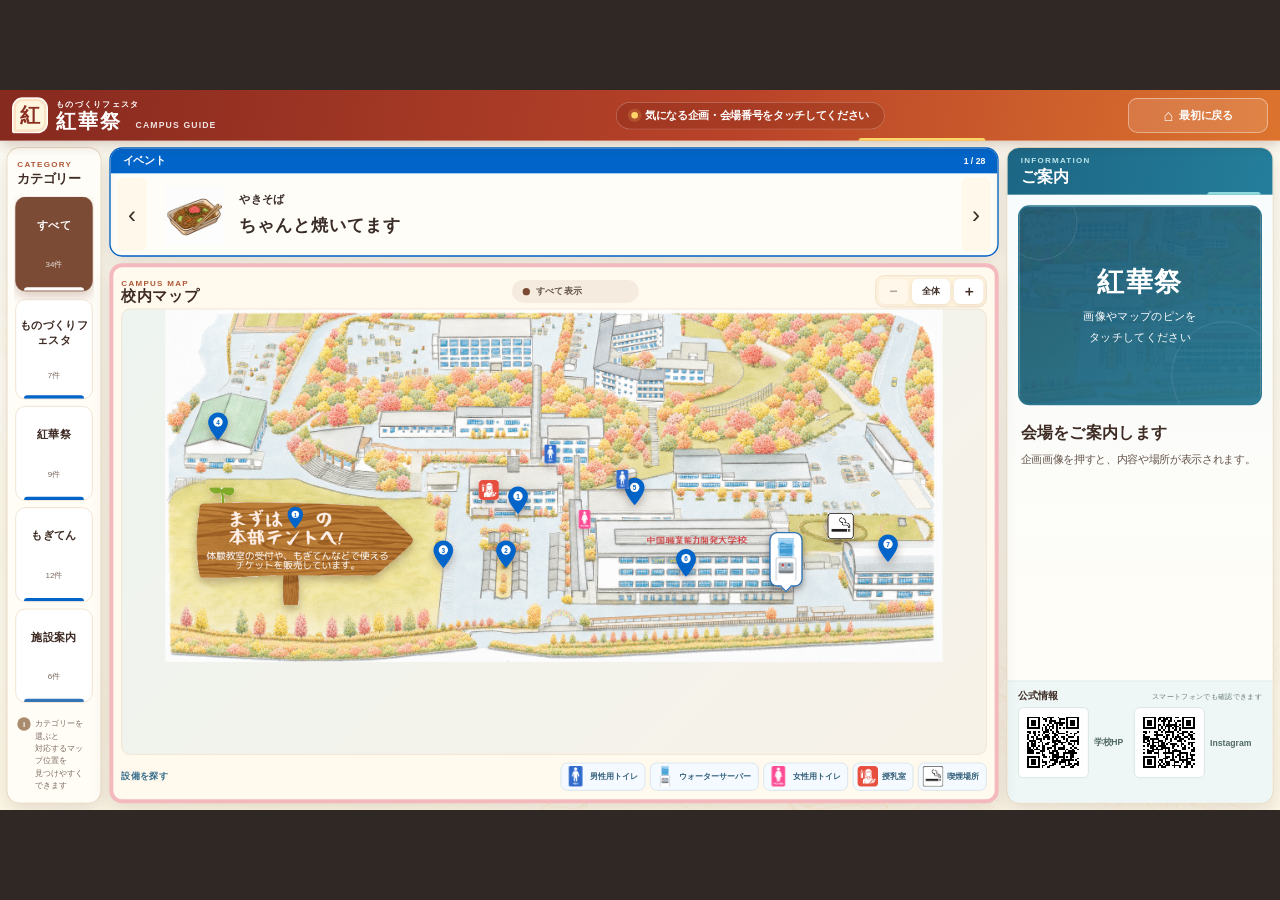
==== commit bc25cef5: "案内データ更新 2026/10/16 16:09:17.38" ====
--- a/docs/index.html
+++ b/docs/index.html
@@ -4,13 +4,15 @@
     <meta charset="UTF-8">
     <meta name="viewport" content="width=device-width, initial-scale=1, viewport-fit=cover">
     <meta name="theme-color" content="#9b3124">
-    <title>紅華祭 キャンパスガイド</title>
+    <title>ものづくり＆紅華祭</title>
     <link rel="stylesheet" href="static/css/viewer.css">
     <link rel="stylesheet" href="static/css/adopted-viewer.css">
     <link rel="stylesheet" href="static/css/common-ver8.css">
     <link rel="stylesheet" href="static/css/viewer-ver8.css">
     <link rel="stylesheet" href="static/css/placement-ver9.css">
     <link rel="stylesheet" href="static/css/features-ver12.css">
+    <link rel="stylesheet" href="static/css/recommendations-ver13.css">
+    <script defer src="static/js/recommendations.js"></script>
     <script defer src="static/js/guide_pin.js"></script>
     <script defer src="static/js/marker_images.js"></script>
     <script defer src="static/js/floor_view.js"></script>
@@ -24,7 +26,7 @@
                 <div class="brand">
                     <div class="brand-mark" aria-hidden="true">紅</div>
                     <div>
-                        <p id="brandSubtitle">POLYTECH FESTA</p>
+                        <p id="brandSubtitle">ものづくりフェスタ</p>
                         <h1><span id="brandTitle">紅華祭</span> <small>CAMPUS GUIDE</small></h1>
                     </div>
                 </div>
@@ -58,9 +60,9 @@
                 </aside>
 
                 <section class="guide-surface" aria-label="紅華祭会場案内">
-                    <section id="catchCopyBand" class="catchcopy-band" hidden aria-label="模擬店のキャッチコピー">
-                        <header><strong>模擬店のおすすめ</strong><span id="catchCopyCounter"></span></header>
-                        <div class="catchcopy-row"><button id="catchCopyPrevious" type="button" aria-label="前の模擬店">‹</button><button id="catchCopyContent" class="catchcopy-content" type="button"></button><button id="catchCopyNext" type="button" aria-label="次の模擬店">›</button></div>
+                    <section id="catchCopyBand" class="catchcopy-band" hidden aria-label="企画のおすすめ">
+                        <header><strong id="catchCopyTitle">模擬店のおすすめ</strong><span id="catchCopyCounter"></span></header>
+                        <div class="catchcopy-row"><button id="catchCopyPrevious" type="button" aria-label="前のおすすめ">‹</button><button id="catchCopyContent" class="catchcopy-content" type="button"></button><button id="catchCopyNext" type="button" aria-label="次のおすすめ">›</button></div>
                     </section>
                     <section id="venueBand" class="event-band venue-band" hidden aria-label="選択したカテゴリーの企画">
                         <header class="band-header"><div class="ribbon"><span id="venueBandTitle"></span></div><p>企画画像をタッチして詳しい案内を見る</p></header>
--- a/docs/static/css/recommendations-ver13.css
+++ b/docs/static/css/recommendations-ver13.css
@@ -0,0 +1,49 @@
+.catchcopy-band { border-color: var(--recommend-accent, #168650); background: var(--recommend-background, #fffdf7); }
+.catchcopy-band > header { background: var(--recommend-accent, #168650); color: var(--recommend-header-text, #fff); }
+.catchcopy-band .catchcopy-content { background: var(--recommend-background, #fffdf7) !important; }
+.catchcopy-band .catchcopy-row > button { color: var(--recommend-text, #392b26); }
+.catchcopy-band .catchcopy-text, .catchcopy-band .catchcopy-text > strong { color: var(--recommend-text, #392b26); }
+.catchcopy-band .catchcopy-row > button:disabled { cursor: default; opacity: .45; }
+.layout-plan2.recommendations-hidden:not(.has-venue-selection) .guide-surface { grid-template-rows: minmax(0, 1fr); }
+.recommendation-dialog { width: 940px; max-width: calc(100vw - 28px); max-height: calc(100vh - 28px); overflow: auto; padding: 24px; }
+.recommendation-dialog > header { display: flex; justify-content: space-between; align-items: flex-start; gap: 20px; }
+.recommendation-dialog h2 { font-size: 24px; margin: 0 0 7px; }
+.recommendation-dialog > header p { font-size: 13px; margin: 0 0 18px; }
+.recommendation-dialog > header button { min-width: 42px; font-size: 23px; }
+.recommendation-settings-grid { display: grid; grid-template-columns: 260px minmax(0, 1fr); gap: 24px; }
+.recommendation-options > label { display: block; font-size: 14px; margin-bottom: 14px; }
+.recommendation-options > label > input:not([type=checkbox]) { display: block; width: 100%; margin-top: 5px; }
+.recommendation-dialog .recommendation-check { display: flex; align-items: center; gap: 8px; font-weight: 800; }
+.recommendation-dialog input[type=checkbox], .recommendation-dialog input[type=radio] { width: 20px; height: 20px; min-height: 20px; margin: 0; flex: none; }
+.recommendation-colors { display: grid; grid-template-columns: repeat(3, minmax(0, 1fr)); gap: 8px; margin-bottom: 16px; }
+.recommendation-colors label { font-size: 12px; }
+.recommendation-colors input { display: block; width: 100%; height: 38px; padding: 3px; margin-top: 6px; cursor: pointer; }
+.recommendation-note { font-size: 12px; line-height: 1.6; color: #745f50; margin: 0 0 10px; }
+#recommendReset { font-size: 12px; min-height: 34px; }
+.recommendation-mode { border: 0; padding: 0; margin: 0 0 10px; }
+.recommendation-mode legend { font-weight: 800; margin-bottom: 9px; }
+.recommendation-mode label { display: flex; align-items: center; gap: 8px; font-size: 13px; margin-bottom: 10px; }
+.recommendation-item-list { height: 290px; overflow: auto; border: 1px solid #dfd2c5; border-radius: 10px; padding: 8px; }
+.recommendation-item-row { border-bottom: 1px solid #ecdfd2; padding: 9px 4px; }
+.recommendation-item-row:last-child { border-bottom: 0; }
+.recommendation-item-heading { display: flex; align-items: center; gap: 8px; margin-bottom: 7px; }
+.recommendation-item-heading label { display: flex; align-items: center; gap: 8px; flex: 1; min-width: 0; font-size: 14px; overflow-wrap: anywhere; }
+.recommendation-item-heading small { display: block; font-size: 11px; color: #786254; font-weight: 400; }
+.recommendation-order { display: flex; gap: 3px; }
+.recommendation-order button { min-width: 32px; min-height: 32px; padding: 3px; font-size: 15px; }
+.recommendation-item-row input[type=text] { width: 100%; font-size: 13px; min-height: 38px; padding: 6px 9px; }
+.recommendation-preview { border: 2px solid var(--recommend-accent); border-radius: 13px; overflow: hidden; margin-top: 18px; color: var(--recommend-text); background: var(--recommend-background); }
+.recommendation-preview > header { display: flex; justify-content: space-between; background: var(--recommend-accent); color: var(--recommend-header-text); padding: 7px 12px; font-size: 13px; }
+.recommendation-preview-body { display: grid; grid-template-columns: 30px minmax(0, 1fr) 30px; align-items: center; gap: 10px; min-height: 100px; padding: 8px; }
+.recommendation-preview-body > button { padding: 2px; border: 0; color: var(--recommend-text); background: transparent; font-size: 30px; }
+#recommendPreviewContent { display: flex; align-items: center; gap: 14px; min-width: 0; }
+#recommendPreviewContent > img { width: 70px; height: 70px; object-fit: contain; flex: none; }
+#recommendPreviewContent > div { min-width: 0; }
+#recommendPreviewContent strong { display: block; font-size: 13px; margin-bottom: 6px; }
+#recommendPreviewContent p { margin: 0; font-size: 17px; font-weight: 800; overflow-wrap: anywhere; max-height: 66px; overflow: auto; }
+.recommendation-error { color: #a32f23; font-weight: 800; font-size: 13px; }
+.recommendation-dialog > footer { display: flex; align-items: center; justify-content: space-between; gap: 20px; margin-top: 17px; }
+.recommendation-dialog > footer p { margin: 0; font-size: 12px; }
+.recommendation-dialog > footer > div { display: flex; gap: 12px; }
+.recommendation-dialog > footer button { min-width: 95px; }
+@media (max-width: 700px) { .recommendation-settings-grid { grid-template-columns: minmax(0, 1fr); } .recommendation-dialog > footer { align-items: flex-start; flex-direction: column; } }
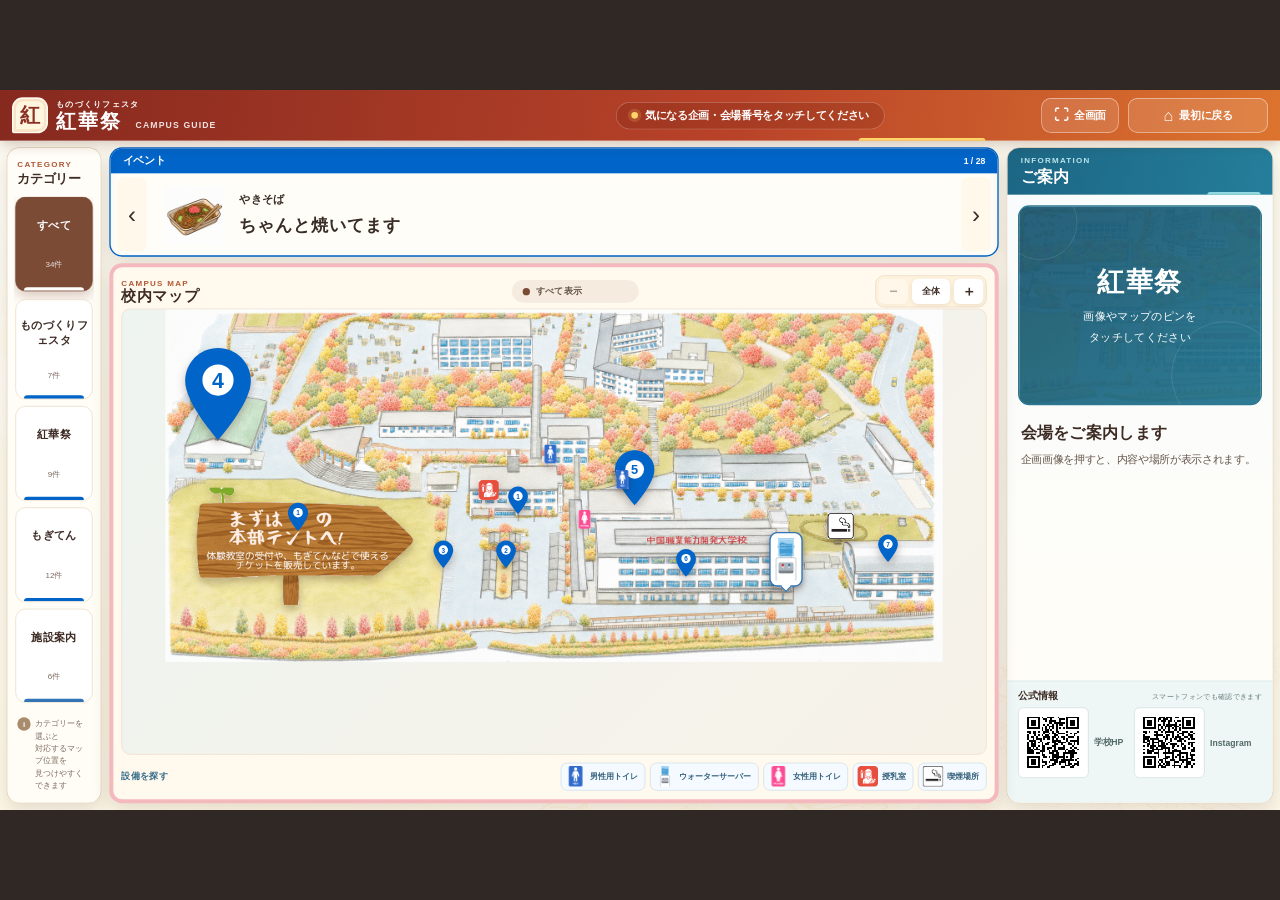
==== commit 973f1e02: "案内データ更新 2026/10/22 15:45:00.74" ====
--- a/docs/index.html
+++ b/docs/index.html
@@ -4,6 +4,12 @@
     <meta charset="UTF-8">
     <meta name="viewport" content="width=device-width, initial-scale=1, viewport-fit=cover">
     <meta name="theme-color" content="#9b3124">
+    <meta name="apple-mobile-web-app-capable" content="yes">
+    <meta name="mobile-web-app-capable" content="yes">
+    <meta name="apple-mobile-web-app-status-bar-style" content="black">
+    <meta name="apple-mobile-web-app-title" content="紅華祭マップ">
+    <link rel="manifest" href="static/manifest.json">
+    <link rel="apple-touch-icon" href="static/images/ui/app-icon-180.png">
     <title>ものづくり＆紅華祭</title>
     <link rel="stylesheet" href="static/css/viewer.css">
     <link rel="stylesheet" href="static/css/adopted-viewer.css">
@@ -31,6 +37,7 @@
                     </div>
                 </div>
                 <div class="top-message"><i aria-hidden="true"></i><span id="instructionText">画面をタッチしてください</span></div>
+                <button class="fullscreen-button" id="fullscreenButton" type="button" aria-pressed="false" hidden><b aria-hidden="true">⛶</b><span>全画面</span></button>
                 <button class="reset-button" id="resetAllButton" type="button"><b aria-hidden="true">⌂</b>最初に戻る</button>
             </header>
 
--- a/docs/static/css/viewer.css
+++ b/docs/static/css/viewer.css
@@ -165,6 +165,28 @@
 }
 
 .reset-button b { font-size: 24px; line-height: 1; }
+
+.fullscreen-button {
+    position: absolute;
+    top: 12px;
+    right: 242px;
+    display: flex;
+    align-items: center;
+    gap: 8px;
+    min-height: 52px;
+    padding: 0 18px;
+    border: 1px solid rgb(255 255 255 / 58%);
+    border-radius: 14px;
+    color: #fff;
+    background: rgb(255 255 255 / 12%);
+    font-size: 16px;
+    font-weight: 900;
+    cursor: pointer;
+}
+
+.fullscreen-button[hidden] { display: none; }
+.fullscreen-button b { font-size: 22px; line-height: 1; }
+.fullscreen-button:active { background: rgb(255 255 255 / 23%); transform: translateY(1px); }
 .reset-button:active { background: rgb(255 255 255 / 23%); transform: translateY(1px); }
 
 .workspace {
